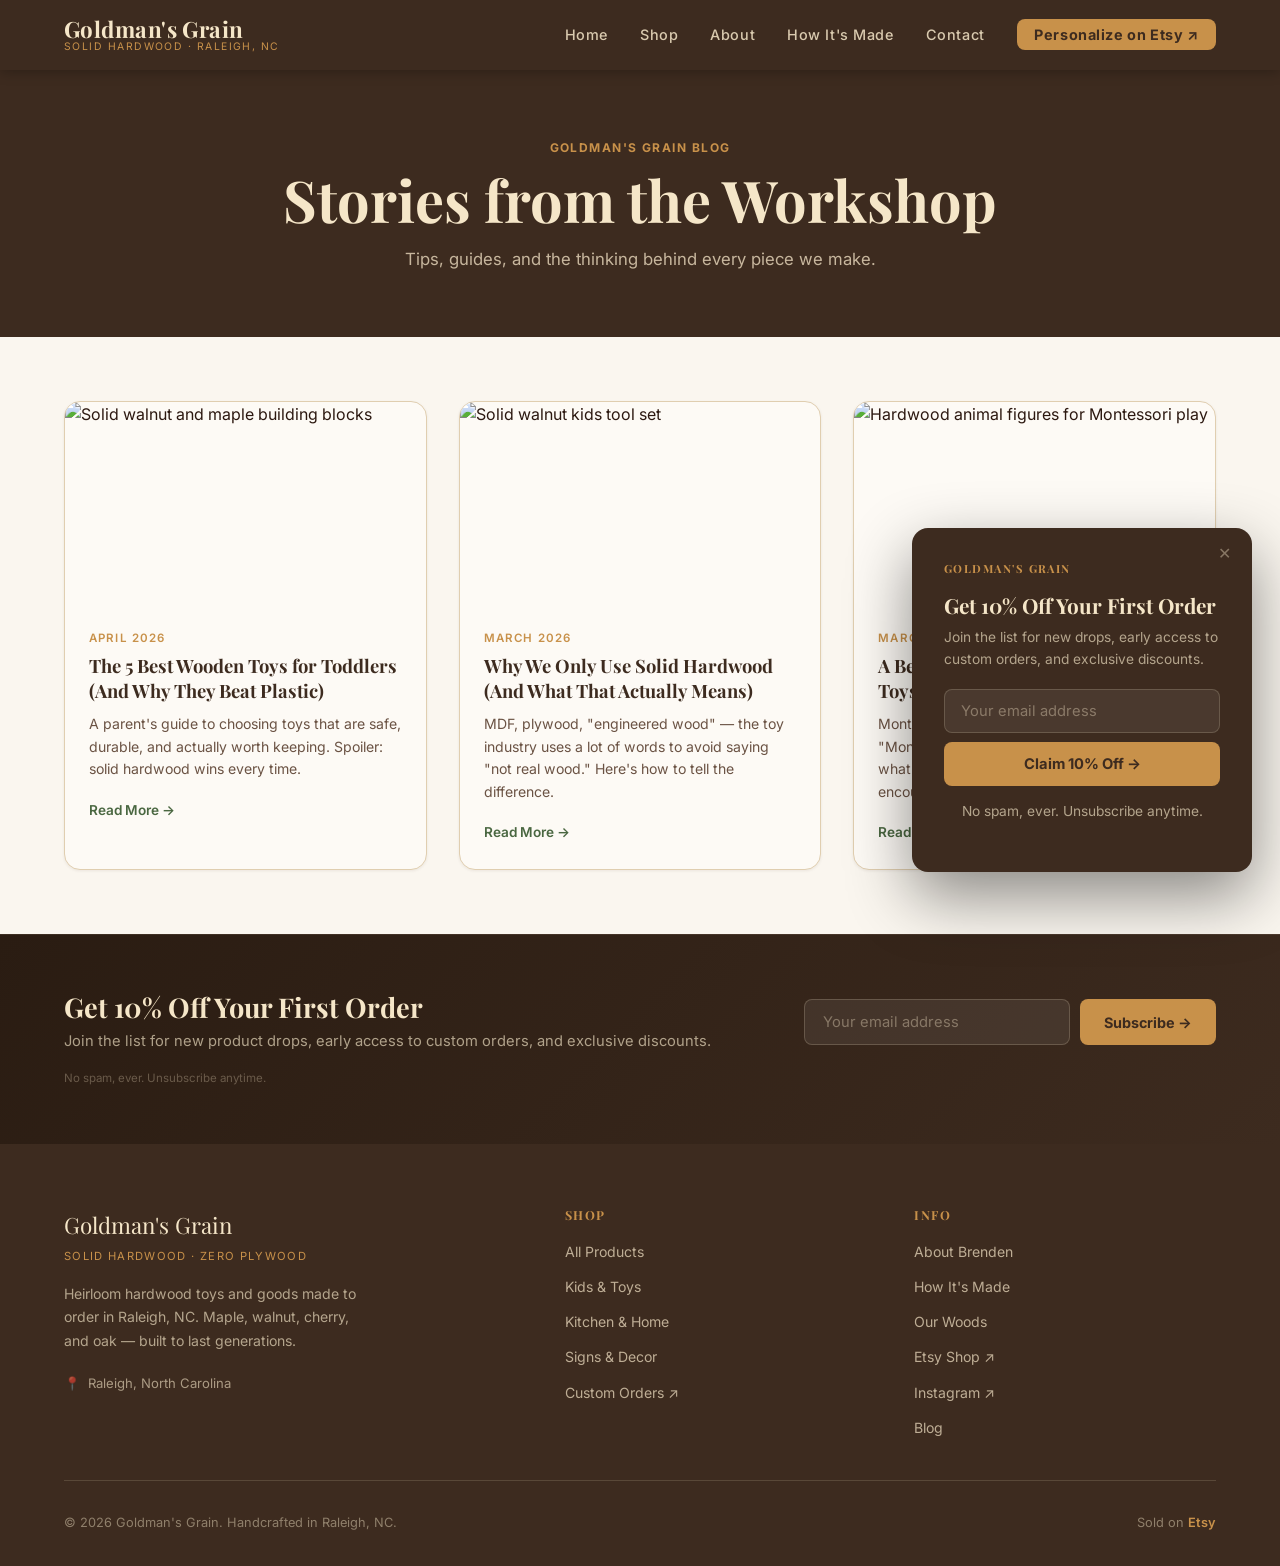
==== blog/index.html @ e66161f6 "Add gift section, FAQ, blog, reviews, ship badges, sticky mobile CTA, workshop gallery Sales & conve" ====
<!DOCTYPE html>
<html lang="en">
<head>
  <!-- Google tag (gtag.js) -->
  <script async src="https://www.googletagmanager.com/gtag/js?id=AW-18054658692"></script>
  <script>
    window.dataLayer = window.dataLayer || [];
    function gtag(){dataLayer.push(arguments);}
    gtag('js', new Date());
    gtag('config', 'AW-18054658692');
  </script>
  <meta charset="UTF-8" />
  <meta name="viewport" content="width=device-width, initial-scale=1.0" />
  <title>Blog — Goldman's Grain | Handcrafted Hardwood Toys &amp; Goods</title>
  <meta name="description" content="Tips, guides, and stories from the Goldman's Grain workshop. Learn about solid hardwood toys, Montessori play, and why real wood matters." />
  <link rel="preconnect" href="https://fonts.googleapis.com" />
  <link rel="preconnect" href="https://fonts.gstatic.com" crossorigin />
  <link href="https://fonts.googleapis.com/css2?family=Playfair+Display:ital,wght@0,400;0,700;1,400&family=Inter:wght@400;500;600;700&display=swap" rel="stylesheet" />
  <link rel="stylesheet" href="../css/style.css" />
  <style>
    .blog-grid {
      display: grid;
      grid-template-columns: repeat(auto-fill, minmax(340px, 1fr));
      gap: 2rem;
      padding: 4rem 0;
    }
    .blog-card {
      background: var(--white);
      border-radius: var(--radius-lg);
      overflow: hidden;
      border: 1px solid var(--border);
      box-shadow: var(--shadow-sm);
      transition: transform var(--transition), box-shadow var(--transition);
    }
    .blog-card:hover {
      transform: translateY(-4px);
      box-shadow: var(--shadow-lg);
    }
    .blog-card-img {
      aspect-ratio: 16/9;
      overflow: hidden;
    }
    .blog-card-img img {
      width: 100%;
      height: 100%;
      object-fit: cover;
      transition: transform .4s ease;
    }
    .blog-card:hover .blog-card-img img { transform: scale(1.05); }
    .blog-card-body {
      padding: 1.5rem;
    }
    .blog-card-date {
      font-size: .72rem;
      font-weight: 600;
      letter-spacing: .1em;
      text-transform: uppercase;
      color: var(--maple);
      margin-bottom: .4rem;
    }
    .blog-card-body h3 {
      font-size: 1.15rem;
      color: var(--walnut);
      margin-bottom: .6rem;
      line-height: 1.35;
    }
    .blog-card-body p {
      font-size: .88rem;
      color: var(--text-muted);
      line-height: 1.6;
      margin-bottom: 1rem;
    }
    .blog-card-link {
      font-size: .85rem;
      font-weight: 600;
      color: var(--sage);
      display: inline-flex;
      align-items: center;
      gap: .3rem;
      transition: gap var(--transition), color var(--transition);
    }
    .blog-card-link:hover { gap: .55rem; color: var(--walnut); }
    @media (max-width: 480px) {
      .blog-grid { grid-template-columns: 1fr; padding: 2.5rem 0; }
    }
  </style>
</head>
<body>

  <!-- ===== HEADER ===== -->
  <header class="site-header">
    <div class="container">
      <nav class="nav">
        <a href="../index.html" class="nav-logo">
          <span class="brand-name">Goldman's Grain</span>
          <span class="brand-tagline">Solid Hardwood · Raleigh, NC</span>
        </a>
        <ul class="nav-links" id="navLinks">
          <li><a href="../index.html">Home</a></li>
          <li><a href="../shop.html">Shop</a></li>
          <li><a href="../about.html">About</a></li>
          <li><a href="../process.html">How It's Made</a></li>
          <li><a href="../contact.html">Contact</a></li>
          <li><a href="https://www.etsy.com/shop/GoldmansGrain" target="_blank" class="nav-cta">Personalize on Etsy ↗</a></li>
        </ul>
        <button class="hamburger" id="hamburger" aria-label="Toggle menu">
          <span></span><span></span><span></span>
        </button>
      </nav>
    </div>
  </header>

  <!-- ===== PAGE HERO ===== -->
  <section class="page-hero">
    <div class="container">
      <span class="section-label" style="color:var(--maple);">Goldman's Grain Blog</span>
      <h1>Stories from the Workshop</h1>
      <p>Tips, guides, and the thinking behind every piece we make.</p>
    </div>
  </section>

  <!-- ===== BLOG GRID ===== -->
  <section>
    <div class="container">
      <div class="blog-grid">

        <a href="best-wooden-toys-for-toddlers.html" class="blog-card">
          <div class="blog-card-img">
            <img src="https://i.etsystatic.com/64682766/r/il/39c912/7876038325/il_fullxfull.7876038325_pc74.jpg" alt="Solid walnut and maple building blocks" loading="lazy" />
          </div>
          <div class="blog-card-body">
            <div class="blog-card-date">April 2026</div>
            <h3>The 5 Best Wooden Toys for Toddlers (And Why They Beat Plastic)</h3>
            <p>A parent's guide to choosing toys that are safe, durable, and actually worth keeping. Spoiler: solid hardwood wins every time.</p>
            <span class="blog-card-link">Read More →</span>
          </div>
        </a>

        <a href="why-solid-hardwood.html" class="blog-card">
          <div class="blog-card-img">
            <img src="https://i.etsystatic.com/64682766/r/il/3a7581/7840054210/il_fullxfull.7840054210_au9e.jpg" alt="Solid walnut kids tool set" loading="lazy" />
          </div>
          <div class="blog-card-body">
            <div class="blog-card-date">March 2026</div>
            <h3>Why We Only Use Solid Hardwood (And What That Actually Means)</h3>
            <p>MDF, plywood, "engineered wood" — the toy industry uses a lot of words to avoid saying "not real wood." Here's how to tell the difference.</p>
            <span class="blog-card-link">Read More →</span>
          </div>
        </a>

        <a href="montessori-toy-guide.html" class="blog-card">
          <div class="blog-card-img">
            <img src="https://i.etsystatic.com/64682766/r/il/2b547f/7859011140/il_fullxfull.7859011140_441g.jpg" alt="Hardwood animal figures for Montessori play" loading="lazy" />
          </div>
          <div class="blog-card-body">
            <div class="blog-card-date">March 2026</div>
            <h3>A Beginner's Guide to Montessori Toys: What to Buy and What to Skip</h3>
            <p>Montessori is everywhere right now, but most "Montessori toys" on Amazon aren't. Here's what actually matters when choosing toys that encourage real play.</p>
            <span class="blog-card-link">Read More →</span>
          </div>
        </a>

      </div>
    </div>
  </section>

  <!-- ===== EMAIL SIGNUP ===== -->
  <section class="email-strip">
    <div class="container">
      <div class="email-strip-inner">
        <div class="email-strip-text">
          <h3>Get 10% Off Your First Order</h3>
          <p>Join the list for new product drops, early access to custom orders, and exclusive discounts.</p>
        </div>
        <form class="email-strip-form" data-email-form="footer-blog">
          <input type="email" name="email" placeholder="Your email address" required autocomplete="email" />
          <button type="submit">Subscribe &rarr;</button>
        </form>
        <div class="email-strip-success">
          <p>🎉 You're in! Use code <strong>WELCOME10</strong> at checkout for 10% off.</p>
        </div>
        <p class="email-strip-note">No spam, ever. Unsubscribe anytime.</p>
      </div>
    </div>
  </section>

  <!-- ===== FOOTER ===== -->
  <footer class="site-footer">
    <div class="container">
      <div class="footer-grid">
        <div class="footer-brand">
          <span class="brand-name">Goldman's Grain</span>
          <span class="brand-tagline">Solid Hardwood · Zero Plywood</span>
          <p>Heirloom hardwood toys and goods made to order in Raleigh, NC. Maple, walnut, cherry, and oak — built to last generations.</p>
          <div class="footer-location">
            <span>📍</span> Raleigh, North Carolina
          </div>
        </div>
        <div class="footer-col">
          <h4>Shop</h4>
          <ul>
            <li><a href="../shop.html">All Products</a></li>
            <li><a href="../shop.html">Kids &amp; Toys</a></li>
            <li><a href="../shop.html">Kitchen &amp; Home</a></li>
            <li><a href="../shop.html">Signs &amp; Decor</a></li>
            <li><a href="https://www.etsy.com/shop/GoldmansGrain" target="_blank">Custom Orders ↗</a></li>
          </ul>
        </div>
        <div class="footer-col">
          <h4>Info</h4>
          <ul>
            <li><a href="../about.html">About Brenden</a></li>
            <li><a href="../process.html">How It's Made</a></li>
            <li><a href="../about.html#woods">Our Woods</a></li>
            <li><a href="https://www.etsy.com/shop/GoldmansGrain" target="_blank">Etsy Shop ↗</a></li>
            <li><a href="https://www.instagram.com/goldmans_grain/" target="_blank">Instagram ↗</a></li>
            <li><a href="./">Blog</a></li>
          </ul>
        </div>
      </div>
      <div class="footer-bottom">
        <p>&copy; 2026 Goldman's Grain. Handcrafted in Raleigh, NC.</p>
        <p>Sold on <a href="https://www.etsy.com/shop/GoldmansGrain" target="_blank">Etsy</a></p>
      </div>
    </div>
  </footer>

  <!-- ===== STICKY MOBILE CTA ===== -->
  <div class="sticky-mobile-cta" id="stickyCta">
    <a href="../shop.html" class="btn btn-primary">Shop Now &rarr;</a>
    <a href="https://www.etsy.com/shop/GoldmansGrain" target="_blank" class="btn btn-outline">Etsy ↗</a>
  </div>

  <script src="../js/main.js"></script>
</body>
</html>
---- css/style.css ----
/* ============================================
   Goldman's Grain — Main Stylesheet
   Handcrafted in NC. Built for the web.
   ============================================ */

:root {
  --walnut:      #3D2B1F;
  --oak:         #8B6343;
  --maple:       #C8914A;
  --cream:       #F5E6C8;
  --parchment:   #FAF6EF;
  --sage:        #4A6741;
  --sage-light:  #6B8F62;
  --white:       #FDFAF5;
  --text:        #2C1810;
  --text-muted:  #6B5344;
  --border:      #E0CEB0;

  --font-heading: 'Playfair Display', Georgia, serif;
  --font-body:    'Inter', system-ui, sans-serif;

  --shadow-sm:  0 1px 3px rgba(61,43,31,.08);
  --shadow-md:  0 4px 16px rgba(61,43,31,.12);
  --shadow-lg:  0 12px 40px rgba(61,43,31,.16);

  --radius:     8px;
  --radius-lg:  16px;
  --max-width:  1200px;
  --transition: 0.25s ease;
}

/* ---- Reset ---- */
*, *::before, *::after { box-sizing: border-box; margin: 0; padding: 0; }
html { scroll-behavior: smooth; font-size: 16px; }
body {
  font-family: var(--font-body);
  background: var(--parchment);
  color: var(--text);
  line-height: 1.6;
  overflow-x: hidden;
}
img { display: block; max-width: 100%; }
a { color: inherit; text-decoration: none; }
ul { list-style: none; }

/* ---- Typography ---- */
h1, h2, h3, h4 {
  font-family: var(--font-heading);
  line-height: 1.2;
  color: var(--walnut);
}
h1 { font-size: clamp(2.2rem, 5vw, 3.6rem); }
h2 { font-size: clamp(1.6rem, 3.5vw, 2.4rem); }
h3 { font-size: clamp(1.15rem, 2vw, 1.4rem); }
p  { color: var(--text-muted); }

/* ---- Utility ---- */
.container {
  width: 100%;
  max-width: var(--max-width);
  margin: 0 auto;
  padding: 0 24px;
}
.section-label {
  display: inline-block;
  font-size: .75rem;
  font-weight: 700;
  letter-spacing: .12em;
  text-transform: uppercase;
  color: var(--maple);
  margin-bottom: .5rem;
}
.btn {
  display: inline-flex;
  align-items: center;
  gap: .5rem;
  padding: .75rem 1.75rem;
  border-radius: var(--radius);
  font-size: .95rem;
  font-weight: 600;
  cursor: pointer;
  border: 2px solid transparent;
  transition: background var(--transition), color var(--transition), border-color var(--transition), transform var(--transition);
}
.btn:hover { transform: translateY(-2px); }
.btn-primary {
  background: var(--walnut);
  color: var(--white);
  border-color: var(--walnut);
}
.btn-primary:hover { background: #5a3e2d; border-color: #5a3e2d; }
.btn-outline {
  background: transparent;
  color: var(--walnut);
  border-color: var(--walnut);
}
.btn-outline:hover { background: var(--walnut); color: var(--white); }
.btn-sage {
  background: var(--sage);
  color: var(--white);
  border-color: var(--sage);
}
.btn-sage:hover { background: #3a5232; border-color: #3a5232; }

/* ============================================
   HEADER / NAV
   ============================================ */
.site-header {
  position: sticky;
  top: 0;
  z-index: 100;
  background: var(--walnut);
  box-shadow: 0 2px 12px rgba(0,0,0,.25);
}
.nav {
  display: flex;
  align-items: center;
  justify-content: space-between;
  height: 70px;
  gap: 2rem;
}
.nav-logo {
  display: flex;
  flex-direction: column;
  line-height: 1;
}
.nav-logo .brand-name {
  font-family: var(--font-heading);
  font-size: 1.4rem;
  font-weight: 700;
  color: var(--cream);
  letter-spacing: .02em;
}
.nav-logo .brand-tagline {
  font-size: .65rem;
  letter-spacing: .14em;
  text-transform: uppercase;
  color: var(--maple);
  margin-top: 2px;
}
.nav-links {
  display: flex;
  align-items: center;
  gap: 2rem;
}
.nav-links a {
  font-size: .9rem;
  font-weight: 500;
  color: var(--cream);
  opacity: .85;
  letter-spacing: .04em;
  transition: opacity var(--transition), color var(--transition);
  position: relative;
}
.nav-links a::after {
  content: '';
  position: absolute;
  bottom: -4px;
  left: 0;
  width: 0;
  height: 2px;
  background: var(--maple);
  transition: width var(--transition);
}
.nav-links a:hover, .nav-links a.active { opacity: 1; color: var(--cream); }
.nav-links a:hover::after, .nav-links a.active::after { width: 100%; }
.nav-cta {
  background: var(--maple);
  color: var(--walnut) !important;
  font-weight: 700 !important;
  opacity: 1 !important;
  padding: .45rem 1.1rem;
  border-radius: var(--radius);
  transition: background var(--transition), transform var(--transition) !important;
}
.nav-cta::after { display: none !important; }
.nav-cta:hover { background: var(--cream) !important; transform: translateY(-1px); }

.hamburger {
  display: none;
  flex-direction: column;
  gap: 5px;
  background: none;
  border: none;
  cursor: pointer;
  padding: 4px;
}
.hamburger span {
  display: block;
  width: 24px;
  height: 2px;
  background: var(--cream);
  border-radius: 2px;
  transition: transform var(--transition), opacity var(--transition);
}
.hamburger.open span:nth-child(1) { transform: translateY(7px) rotate(45deg); }
.hamburger.open span:nth-child(2) { opacity: 0; }
.hamburger.open span:nth-child(3) { transform: translateY(-7px) rotate(-45deg); }

/* ============================================
   HERO
   ============================================ */
.hero {
  position: relative;
  min-height: 90vh;
  display: flex;
  align-items: center;
  overflow: hidden;
  background: var(--walnut);
}
.hero-bg {
  position: absolute;
  inset: 0;
  background:
    linear-gradient(135deg, rgba(61,43,31,.92) 0%, rgba(61,43,31,.70) 60%, rgba(139,99,67,.55) 100%),
    url('https://images.unsplash.com/photo-1470342495351-a5f90c5011cd?w=1600&auto=format&fit=crop') center/cover no-repeat;
}
.hero-content {
  position: relative;
  z-index: 1;
  max-width: 700px;
  padding: 5rem 0;
}
.hero-eyebrow {
  display: inline-flex;
  align-items: center;
  gap: .6rem;
  font-size: .78rem;
  font-weight: 700;
  letter-spacing: .15em;
  text-transform: uppercase;
  color: var(--maple);
  margin-bottom: 1.25rem;
}
.hero-eyebrow::before {
  content: '';
  display: block;
  width: 28px;
  height: 2px;
  background: var(--maple);
}
.hero h1 {
  color: var(--cream);
  margin-bottom: 1.25rem;
}
.hero h1 em {
  font-style: italic;
  color: var(--maple);
}
.hero-sub {
  font-size: 1.1rem;
  color: rgba(245,230,200,.80);
  max-width: 520px;
  margin-bottom: 2.5rem;
  line-height: 1.75;
}
.hero-actions {
  display: flex;
  gap: 1rem;
  flex-wrap: wrap;
}
.hero-badges {
  display: flex;
  gap: 2rem;
  margin-top: 3.5rem;
  padding-top: 2rem;
  border-top: 1px solid rgba(245,230,200,.15);
  flex-wrap: wrap;
}
.hero-badge {
  display: flex;
  flex-direction: column;
  gap: .2rem;
}
.hero-badge strong {
  font-size: 1.3rem;
  font-family: var(--font-heading);
  color: var(--cream);
}
.hero-badge span {
  font-size: .72rem;
  letter-spacing: .1em;
  text-transform: uppercase;
  color: var(--maple);
}

/* ============================================
   MATERIALS STRIP
   ============================================ */
.materials-strip {
  background: var(--cream);
  padding: 1.25rem 0;
  border-bottom: 1px solid var(--border);
}
.materials-list {
  display: flex;
  align-items: center;
  justify-content: center;
  gap: 2rem;
  flex-wrap: wrap;
}
.material-item {
  display: flex;
  align-items: center;
  gap: .5rem;
  font-size: .82rem;
  font-weight: 600;
  letter-spacing: .06em;
  text-transform: uppercase;
  color: var(--walnut);
}
.material-icon {
  width: 24px;
  height: 24px;
  background: var(--walnut);
  border-radius: 50%;
  display: flex;
  align-items: center;
  justify-content: center;
  font-size: .7rem;
}

/* ============================================
   SECTION HEADERS
   ============================================ */
.section-header {
  text-align: center;
  margin-bottom: 3rem;
}
.section-header h2 { margin-bottom: .75rem; }
.section-header p {
  max-width: 540px;
  margin: 0 auto;
  font-size: 1rem;
}

/* ============================================
   FEATURED PRODUCTS
   ============================================ */
.featured-section {
  padding: 5rem 0;
}
.products-grid {
  display: grid;
  grid-template-columns: repeat(auto-fill, minmax(280px, 1fr));
  gap: 1.75rem;
}
.product-card {
  background: var(--white);
  border-radius: var(--radius-lg);
  overflow: hidden;
  box-shadow: var(--shadow-sm);
  border: 1px solid var(--border);
  transition: transform var(--transition), box-shadow var(--transition);
}
.product-card:hover {
  transform: translateY(-6px);
  box-shadow: var(--shadow-lg);
}
.product-img-wrap {
  position: relative;
  aspect-ratio: 4/3;
  overflow: hidden;
  background: var(--cream);
}
.product-img-wrap img {
  width: 100%;
  height: 100%;
  object-fit: cover;
  transition: transform 0.4s ease;
}
.product-card:hover .product-img-wrap img { transform: scale(1.06); }
.product-badge {
  position: absolute;
  top: 12px;
  left: 12px;
  background: var(--sage);
  color: var(--white);
  font-size: .65rem;
  font-weight: 700;
  letter-spacing: .1em;
  text-transform: uppercase;
  padding: .3rem .7rem;
  border-radius: 100px;
}
.free-shipping-badge {
  position: absolute;
  top: 12px;
  right: 12px;
  background: var(--maple);
  color: var(--walnut);
  font-size: .62rem;
  font-weight: 700;
  letter-spacing: .08em;
  text-transform: uppercase;
  padding: .3rem .65rem;
  border-radius: 100px;
}
.product-info {
  padding: 1.25rem;
}
.product-material {
  font-size: .72rem;
  font-weight: 600;
  letter-spacing: .1em;
  text-transform: uppercase;
  color: var(--maple);
  margin-bottom: .3rem;
}
.product-info h3 {
  font-size: 1rem;
  margin-bottom: .5rem;
  color: var(--walnut);
  line-height: 1.35;
}
.product-info p {
  font-size: .85rem;
  margin-bottom: 1rem;
  color: var(--text-muted);
  line-height: 1.5;
}
.product-footer {
  display: flex;
  align-items: center;
  justify-content: space-between;
  flex-wrap: wrap;
  gap: .4rem;
}
.product-price {
  font-size: 1.2rem;
  font-weight: 700;
  font-family: var(--font-heading);
  color: var(--walnut);
}
.product-link {
  display: inline-flex;
  align-items: center;
  gap: .3rem;
  font-size: .82rem;
  font-weight: 600;
  color: var(--sage);
  transition: gap var(--transition), color var(--transition);
}
.product-link:hover { gap: .55rem; color: var(--walnut); }

/* ============================================
   ABOUT TEASER
   ============================================ */
.about-teaser {
  background: var(--walnut);
  padding: 5rem 0;
  overflow: hidden;
}
.about-teaser-grid {
  display: grid;
  grid-template-columns: 1fr 1fr;
  gap: 4rem;
  align-items: center;
}
.about-teaser-img {
  border-radius: var(--radius-lg);
  overflow: hidden;
  aspect-ratio: 4/5;
  box-shadow: var(--shadow-lg);
}
.about-teaser-img img {
  width: 100%;
  height: 100%;
  object-fit: cover;
}
.about-teaser-content .section-label { color: var(--maple); }
.about-teaser-content h2 { color: var(--cream); margin-bottom: 1rem; }
.about-teaser-content p { color: rgba(245,230,200,.75); margin-bottom: 1.25rem; }
.about-values {
  display: flex;
  flex-direction: column;
  gap: .75rem;
  margin: 1.75rem 0;
}
.about-value {
  display: flex;
  align-items: flex-start;
  gap: .85rem;
}
.value-icon {
  width: 32px;
  height: 32px;
  border-radius: 50%;
  background: rgba(200,145,74,.2);
  border: 1px solid rgba(200,145,74,.4);
  display: flex;
  align-items: center;
  justify-content: center;
  font-size: .85rem;
  flex-shrink: 0;
  margin-top: 2px;
}
.about-value strong {
  display: block;
  font-size: .9rem;
  font-weight: 600;
  color: var(--cream);
  margin-bottom: .1rem;
}
.about-value span {
  font-size: .82rem;
  color: rgba(245,230,200,.65);
}

/* ============================================
   REVIEWS
   ============================================ */
.reviews-section {
  padding: 5rem 0;
  background: var(--white);
}
.reviews-grid {
  display: grid;
  grid-template-columns: repeat(auto-fill, minmax(320px, 1fr));
  gap: 1.5rem;
}
.review-card {
  background: var(--parchment);
  border: 1px solid var(--border);
  border-radius: var(--radius-lg);
  padding: 1.75rem;
  position: relative;
}
.review-card::before {
  content: '\201C';
  font-family: var(--font-heading);
  font-size: 5rem;
  line-height: 1;
  color: var(--border);
  position: absolute;
  top: .5rem;
  left: 1.25rem;
}
.stars {
  display: flex;
  gap: 3px;
  margin-bottom: 1rem;
}
.star { color: var(--maple); font-size: 1rem; }
.review-text {
  font-size: .95rem;
  line-height: 1.7;
  color: var(--text-muted);
  margin-bottom: 1.25rem;
  position: relative;
  z-index: 1;
}
.review-author {
  display: flex;
  align-items: center;
  gap: .75rem;
}
.review-avatar {
  width: 36px;
  height: 36px;
  border-radius: 50%;
  background: var(--maple);
  display: flex;
  align-items: center;
  justify-content: center;
  font-size: .85rem;
  font-weight: 700;
  color: var(--white);
}
.review-author-info strong {
  display: block;
  font-size: .88rem;
  font-weight: 600;
  color: var(--walnut);
}
.review-author-info span {
  font-size: .75rem;
  color: var(--text-muted);
}
.reviews-summary {
  display: flex;
  align-items: center;
  gap: 2rem;
  justify-content: center;
  margin-bottom: 3rem;
  flex-wrap: wrap;
}
.rating-big {
  text-align: center;
}
.rating-big strong {
  display: block;
  font-size: 3.5rem;
  font-family: var(--font-heading);
  color: var(--walnut);
  line-height: 1;
}
.rating-big span {
  font-size: .8rem;
  color: var(--text-muted);
  letter-spacing: .06em;
  text-transform: uppercase;
}

/* ============================================
   CUSTOM ORDER CTA
   ============================================ */
.custom-cta {
  background: var(--sage);
  padding: 4rem 0;
  text-align: center;
}
.custom-cta-inner {
  max-width: 660px;
  margin: 0 auto;
}
.custom-cta .section-label { color: rgba(245,230,200,.7); }
.custom-cta h2 { color: var(--white); margin-bottom: .85rem; }
.custom-cta p { color: rgba(255,255,255,.8); font-size: 1rem; margin-bottom: 2rem; }
.custom-cta .btn-primary {
  background: var(--walnut);
  border-color: var(--walnut);
  font-size: 1rem;
  padding: .9rem 2.2rem;
}
.custom-cta .btn-primary:hover { background: #5a3e2d; border-color: #5a3e2d; }

/* ============================================
   FOOTER
   ============================================ */
.site-footer {
  background: var(--walnut);
  color: var(--cream);
  padding: 4rem 0 2rem;
}
.footer-grid {
  display: grid;
  grid-template-columns: 1.5fr 1fr 1fr;
  gap: 3rem;
  padding-bottom: 2.5rem;
  border-bottom: 1px solid rgba(245,230,200,.15);
  margin-bottom: 2rem;
}
.footer-brand .brand-name {
  font-family: var(--font-heading);
  font-size: 1.4rem;
  color: var(--cream);
  display: block;
  margin-bottom: .25rem;
}
.footer-brand .brand-tagline {
  font-size: .7rem;
  letter-spacing: .12em;
  text-transform: uppercase;
  color: var(--maple);
  display: block;
  margin-bottom: 1rem;
}
.footer-brand p {
  font-size: .88rem;
  color: rgba(245,230,200,.65);
  line-height: 1.7;
  max-width: 300px;
}
.footer-col h4 {
  font-size: .78rem;
  font-weight: 700;
  letter-spacing: .12em;
  text-transform: uppercase;
  color: var(--maple);
  margin-bottom: 1rem;
}
.footer-col ul {
  display: flex;
  flex-direction: column;
  gap: .6rem;
}
.footer-col ul a {
  font-size: .88rem;
  color: rgba(245,230,200,.7);
  transition: color var(--transition);
}
.footer-col ul a:hover { color: var(--cream); }
.footer-location {
  display: flex;
  align-items: center;
  gap: .5rem;
  font-size: .82rem;
  color: rgba(245,230,200,.6);
  margin-top: 1.25rem;
}
.footer-bottom {
  display: flex;
  align-items: center;
  justify-content: space-between;
  flex-wrap: wrap;
  gap: 1rem;
}
.footer-bottom p {
  font-size: .8rem;
  color: rgba(245,230,200,.45);
}
.footer-bottom a {
  color: var(--maple);
  font-weight: 600;
}

/* ============================================
   SHOP PAGE
   ============================================ */
.page-hero {
  background: var(--walnut);
  padding: 4rem 0;
  text-align: center;
}
.page-hero h1 { color: var(--cream); margin-bottom: .75rem; }
.page-hero p { color: rgba(245,230,200,.75); font-size: 1.05rem; max-width: 500px; margin: 0 auto; }

.shop-section { padding: 4rem 0; }
.category-tabs {
  display: flex;
  gap: .75rem;
  flex-wrap: wrap;
  margin-bottom: 2.5rem;
}
.tab-btn {
  padding: .5rem 1.2rem;
  border-radius: 100px;
  font-size: .85rem;
  font-weight: 600;
  cursor: pointer;
  border: 2px solid var(--border);
  background: var(--white);
  color: var(--text-muted);
  transition: all var(--transition);
}
.tab-btn.active, .tab-btn:hover {
  background: var(--walnut);
  color: var(--cream);
  border-color: var(--walnut);
}

/* ============================================
   ABOUT PAGE
   ============================================ */
.about-hero {
  background: var(--walnut);
  padding: 5rem 0;
  overflow: hidden;
}
.about-hero-grid {
  display: grid;
  grid-template-columns: 1fr 1fr;
  gap: 4rem;
  align-items: center;
}
.about-hero-img {
  border-radius: var(--radius-lg);
  overflow: hidden;
  aspect-ratio: 1;
  box-shadow: var(--shadow-lg);
}
.about-hero-img img { width: 100%; height: 100%; object-fit: cover; }
.about-hero-content .section-label { color: var(--maple); }
.about-hero-content h1 { color: var(--cream); margin-bottom: 1rem; }
.about-hero-content p { color: rgba(245,230,200,.75); font-size: 1.05rem; line-height: 1.8; }

.about-story { padding: 5rem 0; }
.about-story-grid {
  display: grid;
  grid-template-columns: 1fr 1fr;
  gap: 4rem;
  align-items: center;
}
.about-story h2 { margin-bottom: 1.25rem; }
.about-story p { margin-bottom: 1rem; font-size: .98rem; line-height: 1.8; }

.craftsmanship-section {
  background: var(--cream);
  padding: 5rem 0;
}
.craftsmanship-grid {
  display: grid;
  grid-template-columns: repeat(auto-fill, minmax(240px, 1fr));
  gap: 1.5rem;
  margin-top: 3rem;
}
.craft-card {
  background: var(--white);
  border: 1px solid var(--border);
  border-radius: var(--radius-lg);
  padding: 2rem 1.5rem;
  text-align: center;
}
.craft-icon {
  font-size: 2.5rem;
  margin-bottom: 1rem;
  display: block;
}
.craft-card h3 { color: var(--walnut); margin-bottom: .6rem; font-size: 1.05rem; }
.craft-card p { font-size: .88rem; line-height: 1.65; }

.wood-section { padding: 5rem 0; }
.wood-grid {
  display: grid;
  grid-template-columns: repeat(auto-fill, minmax(240px, 1fr));
  gap: 1.5rem;
  margin-top: 2.5rem;
}
.wood-card {
  border-radius: var(--radius-lg);
  overflow: hidden;
  border: 1px solid var(--border);
  background: var(--white);
}
.wood-swatch {
  height: 100px;
}
.wood-maple  { background: linear-gradient(135deg, #f0c896, #e8b870); }
.wood-walnut { background: linear-gradient(135deg, #5a3521, #3D2B1F); }
.wood-cherry { background: linear-gradient(135deg, #b0603a, #8b4020); }
.wood-oak    { background: linear-gradient(135deg, #c8a060, #a07840); }
.wood-info { padding: 1.25rem; }
.wood-info h3 { font-size: 1rem; color: var(--walnut); margin-bottom: .4rem; }
.wood-info p { font-size: .82rem; line-height: 1.6; }

/* ============================================
   RESPONSIVE
   ============================================ */

/* ── Mobile nav: hamburger replaces full nav at 900px ── */
@media (max-width: 900px) {
  .nav-links {
    display: none;
    flex-direction: column;
    gap: 0;
  }
  .nav-links.open {
    display: flex;
    position: absolute;
    top: 70px;
    left: 0;
    right: 0;
    z-index: 99;
    background: var(--walnut);
    padding: 1rem 1.5rem 1.5rem;
    box-shadow: 0 8px 24px rgba(0,0,0,.3);
  }
  .nav-links.open li {
    width: 100%;
  }
  .nav-links.open a {
    display: block;
    padding: .85rem 0;
    border-bottom: 1px solid rgba(245,230,200,.1);
    font-size: 1rem;
    opacity: 1;
  }
  .nav-links.open a::after { display: none; }
  .nav-links.open .nav-cta {
    display: block;
    margin-top: .75rem;
    text-align: center;
    border-radius: var(--radius);
    padding: .85rem;
    opacity: 1 !important;
  }
  .hamburger { display: flex; }
}

/* ── Tablet / large phone ── */
@media (max-width: 768px) {
  .hero-content { padding: 3.5rem 0 2.5rem; }
  .hero-badges { gap: 1.5rem; }

  .featured-section    { padding: 3.5rem 0; }
  .about-teaser        { padding: 3.5rem 0; }
  .reviews-section     { padding: 3.5rem 0; }
  .wood-selector-section { padding: 3.5rem 0; }
  .about-hero          { padding: 3.5rem 0; }
  .about-story         { padding: 3.5rem 0; }
  .wood-section        { padding: 3.5rem 0; }
  .shop-section        { padding: 3rem 0; }
  .page-hero           { padding: 2.5rem 0; }
  .custom-cta          { padding: 3rem 0; }

  .about-teaser-grid,
  .about-hero-grid,
  .about-story-grid { grid-template-columns: 1fr; gap: 2.5rem; }
  .about-teaser-img,
  .about-hero-img { aspect-ratio: 3/2; order: -1; }

  .footer-grid { grid-template-columns: 1fr; gap: 2rem; }
  .footer-bottom { flex-direction: column; text-align: center; }

  .reviews-summary { flex-direction: column; gap: 1rem; }

  .section-header { margin-bottom: 2rem; }
}

/* ── Small phone (≤ 480px) ── */
@media (max-width: 480px) {
  .container { padding: 0 16px; }

  .hero { min-height: auto; }
  .hero-content { padding: 3rem 0 2rem; }
  .hero-badges { gap: 1rem; flex-wrap: wrap; }
  .hero-badge strong { font-size: 1.1rem; }

  .hero-actions { flex-direction: column; }
  .hero-actions .btn { width: 100%; justify-content: center; text-align: center; }

  .featured-section    { padding: 2.5rem 0; }
  .about-teaser        { padding: 2.5rem 0; }
  .reviews-section     { padding: 2.5rem 0; }
  .wood-selector-section { padding: 2.5rem 0; }
  .custom-cta          { padding: 2.5rem 0; }

  .products-grid { grid-template-columns: 1fr; }
  .section-header { margin-bottom: 1.75rem; }
}

/* ============================================
   PRODUCT MODAL
   ============================================ */

.product-card {
  cursor: pointer;
}
.product-card .product-img-wrap::after {
  content: 'View Details';
  position: absolute;
  inset: 0;
  background: rgba(61,43,31,.55);
  color: var(--cream);
  font-family: var(--font-body);
  font-size: .85rem;
  font-weight: 600;
  letter-spacing: .06em;
  text-transform: uppercase;
  display: flex;
  align-items: center;
  justify-content: center;
  opacity: 0;
  transition: opacity var(--transition);
  border-radius: var(--radius) var(--radius) 0 0;
}
.product-card:hover .product-img-wrap::after { opacity: 1; }

.product-link {
  background: none;
  border: none;
  padding: 0;
  font: inherit;
  color: var(--oak);
  font-weight: 600;
  font-size: .9rem;
  cursor: pointer;
  transition: color var(--transition);
  text-decoration: none;
  display: inline-flex;
  align-items: center;
  gap: .25rem;
}
.product-link:hover { color: var(--walnut); }

.has-stripe-badge::before {
  content: 'Pay here';
  position: absolute;
  top: .6rem;
  left: .6rem;
  background: var(--sage);
  color: #fff;
  font-size: .7rem;
  font-weight: 700;
  letter-spacing: .08em;
  text-transform: uppercase;
  padding: .2rem .55rem;
  border-radius: 20px;
  z-index: 2;
}

/* Overlay */
.modal-overlay {
  position: fixed;
  inset: 0;
  background: rgba(30,18,10,.72);
  z-index: 1000;
  display: flex;
  align-items: center;
  justify-content: center;
  padding: 1.5rem;
  opacity: 0;
  pointer-events: none;
  transition: opacity .25s ease;
}
.modal-overlay.open {
  opacity: 1;
  pointer-events: all;
}

/* Modal box */
.modal-inner {
  background: var(--parchment);
  border-radius: var(--radius-lg);
  width: 100%;
  max-width: 960px;
  max-height: 90vh;
  overflow-y: auto;
  display: grid;
  grid-template-columns: 1fr 1fr;
  position: relative;
  box-shadow: 0 24px 80px rgba(30,18,10,.35);
  transform: translateY(20px);
  transition: transform .25s ease;
}
.modal-overlay.open .modal-inner {
  transform: translateY(0);
}

/* Close button */
.modal-close {
  position: absolute;
  top: 1rem;
  right: 1rem;
  width: 2.2rem;
  height: 2.2rem;
  border-radius: 50%;
  border: none;
  background: rgba(61,43,31,.1);
  color: var(--walnut);
  font-size: 1.3rem;
  line-height: 1;
  cursor: pointer;
  display: flex;
  align-items: center;
  justify-content: center;
  z-index: 10;
  transition: background var(--transition);
}
.modal-close:hover { background: rgba(61,43,31,.2); }

/* Gallery */
.modal-gallery {
  display: flex;
  flex-direction: column;
  gap: .75rem;
  padding: 1.5rem;
  background: var(--white);
  border-radius: var(--radius-lg) 0 0 var(--radius-lg);
}
.modal-gallery-main {
  aspect-ratio: 1;
  overflow: hidden;
  border-radius: var(--radius);
  background: #f0e8d8;
  position: relative;
  cursor: zoom-in;
}
.modal-gallery-main img {
  width: 100%;
  height: 100%;
  object-fit: cover;
  transition: opacity .2s ease, transform .35s ease;
  user-select: none;
  pointer-events: none;
}
.modal-gallery-main:hover img { transform: scale(1.06); }

/* Gallery arrow buttons */
.gallery-arrow {
  position: absolute;
  top: 50%;
  transform: translateY(-50%);
  background: rgba(61,43,31,.55);
  color: #fff;
  border: none;
  width: 38px; height: 38px;
  border-radius: 50%;
  cursor: pointer;
  font-size: 1rem;
  display: flex; align-items: center; justify-content: center;
  opacity: 0;
  transition: opacity .2s ease, background .2s ease;
  z-index: 3;
}
.gallery-arrow-prev { left: .6rem; }
.gallery-arrow-next { right: .6rem; }
.modal-gallery-main:hover .gallery-arrow { opacity: 1; }
.gallery-arrow:hover { background: rgba(61,43,31,.88); }

/* Fullscreen lightbox */
.gallery-lightbox {
  position: fixed;
  inset: 0;
  background: rgba(10,6,3,.93);
  z-index: 1100;
  display: flex;
  align-items: center;
  justify-content: center;
  opacity: 0;
  pointer-events: none;
  transition: opacity .2s ease;
}
.gallery-lightbox.open { opacity: 1; pointer-events: all; }
.gallery-lightbox-img {
  max-width: 90vw;
  max-height: 88vh;
  object-fit: contain;
  border-radius: 6px;
  user-select: none;
  transition: opacity .15s ease;
}
.gallery-lightbox-close {
  position: absolute;
  top: 1rem; right: 1rem;
  background: rgba(255,255,255,.15);
  border: none; color: #fff;
  width: 42px; height: 42px;
  border-radius: 50%;
  cursor: pointer;
  font-size: 1.4rem;
  display: flex; align-items: center; justify-content: center;
  transition: background .2s;
}
.gallery-lightbox-close:hover { background: rgba(255,255,255,.3); }
.lightbox-arrow {
  position: absolute;
  top: 50%; transform: translateY(-50%);
  background: rgba(255,255,255,.15);
  border: none; color: #fff;
  width: 50px; height: 50px;
  border-radius: 50%;
  cursor: pointer;
  font-size: 1.5rem;
  display: flex; align-items: center; justify-content: center;
  transition: background .2s;
  z-index: 2;
}
.lightbox-arrow:hover { background: rgba(255,255,255,.3); }
.lightbox-arrow-prev { left: 1.25rem; }
.lightbox-arrow-next { right: 1.25rem; }
.lightbox-counter {
  position: absolute;
  bottom: 1.25rem; left: 50%; transform: translateX(-50%);
  color: rgba(255,255,255,.6);
  font-size: .8rem;
  letter-spacing: .05em;
}
.modal-gallery-thumbs {
  display: flex;
  gap: .5rem;
  flex-wrap: wrap;
}
.modal-thumb {
  width: 60px;
  height: 60px;
  border-radius: var(--radius);
  overflow: hidden;
  cursor: pointer;
  border: 2px solid transparent;
  flex-shrink: 0;
  transition: border-color var(--transition);
}
.modal-thumb img {
  width: 100%;
  height: 100%;
  object-fit: cover;
}
.modal-thumb.active,
.modal-thumb:hover { border-color: var(--maple); }

/* Details pane */
.modal-details {
  padding: 2rem 2rem 2rem 1.75rem;
  display: flex;
  flex-direction: column;
  gap: 1rem;
  overflow-y: auto;
}
.modal-material {
  font-size: .75rem;
  font-weight: 700;
  letter-spacing: .1em;
  text-transform: uppercase;
  color: var(--maple);
}
.modal-title {
  font-family: var(--font-heading);
  font-size: clamp(1.25rem, 2.5vw, 1.6rem);
  color: var(--walnut);
  line-height: 1.25;
}
.modal-price {
  font-size: 1.5rem;
  font-weight: 700;
  color: var(--walnut);
}
.modal-price-note {
  font-size: .82rem;
  color: var(--text-muted);
  margin-top: .2rem;
}
.modal-description {
  font-size: .92rem;
  line-height: 1.7;
  color: var(--text-muted);
  white-space: pre-line;
}
.modal-specs {
  list-style: none;
  display: flex;
  flex-direction: column;
  gap: .4rem;
  border-top: 1px solid var(--border);
  padding-top: 1rem;
}
.modal-specs li {
  font-size: .85rem;
  color: var(--text-muted);
  display: flex;
  align-items: flex-start;
  gap: .5rem;
}
.modal-specs li::before {
  content: '✓';
  color: var(--sage);
  font-weight: 700;
  flex-shrink: 0;
}
.modal-actions {
  display: flex;
  flex-direction: column;
  gap: .75rem;
  margin-top: auto;
  padding-top: 1rem;
  border-top: 1px solid var(--border);
}
.btn-stripe {
  background: var(--sage);
  color: #fff;
  border-color: var(--sage);
  text-align: center;
  justify-content: center;
  font-size: 1rem;
  padding: .9rem 1.75rem;
}
.btn-stripe:hover { background: #3a5233; border-color: #3a5233; }
.btn-etsy {
  background: transparent;
  color: var(--oak);
  border-color: var(--border);
  text-align: center;
  justify-content: center;
  font-size: .9rem;
}
.btn-etsy:hover { border-color: var(--oak); color: var(--walnut); }

/* Mobile modal */
@media (max-width: 700px) {
  .modal-inner {
    grid-template-columns: 1fr;
    max-height: 95vh;
  }
  .modal-gallery {
    border-radius: var(--radius-lg) var(--radius-lg) 0 0;
    padding: 1rem;
  }
  .modal-gallery-main { aspect-ratio: 4/3; }
  .modal-details { padding: 1.25rem; }
  .modal-overlay { padding: 0; align-items: flex-end; }
  .modal-inner { border-radius: var(--radius-lg) var(--radius-lg) 0 0; }
}

/* ============================================
   WOOD SELECTOR
   ============================================ */
.wood-selector-section {
  padding: 5rem 0;
  background: var(--parchment);
  transition: background 0.55s ease;
}
.wood-selector-section[data-active="maple"]     { background: #fdf8f0; }
.wood-selector-section[data-active="white-oak"] { background: #fdf6ec; }
.wood-selector-section[data-active="walnut"]    { background: #f5f0eb; }
.wood-selector-section[data-active="cherry"]    { background: #fdf4ef; }

/* Tab row */
.wood-tabs {
  display: flex;
  justify-content: center;
  gap: .75rem;
  margin-bottom: 3rem;
  flex-wrap: wrap;
}
.wood-tab {
  display: inline-flex;
  align-items: center;
  gap: .55rem;
  padding: .6rem 1.4rem;
  border-radius: 100px;
  border: 2px solid var(--border);
  background: transparent;
  color: var(--text-muted);
  font-family: var(--font-body);
  font-size: .9rem;
  font-weight: 600;
  letter-spacing: .03em;
  cursor: pointer;
  transition: all .2s ease;
}
.wood-tab:hover {
  border-color: var(--walnut);
  color: var(--walnut);
  transform: translateY(-1px);
}
.wood-tab.active[data-wood="maple"]     { background: #e8b870; border-color: #e8b870; color: var(--walnut); }
.wood-tab.active[data-wood="white-oak"] { background: #c49a6c; border-color: #c49a6c; color: #fff; }
.wood-tab.active[data-wood="walnut"]    { background: var(--walnut); border-color: var(--walnut); color: var(--cream); }
.wood-tab.active[data-wood="cherry"]    { background: #b0603a; border-color: #b0603a; color: #fff; }
.wood-tab-swatch {
  width: 13px;
  height: 13px;
  border-radius: 50%;
  border: 2px solid rgba(255,255,255,0.6);
  box-shadow: 0 0 0 1px rgba(0,0,0,0.18);
  flex-shrink: 0;
}

/* Showcase layout */
.wood-showcase {
  display: grid;
  grid-template-columns: 1fr 1fr;
  gap: 4rem;
  align-items: center;
}

/* Image + slider outer wrapper */
.wood-showcase-img-outer {
  display: flex;
  flex-direction: column;
  gap: 1.25rem;
}

/* Image side */
.wood-showcase-img {
  position: relative;
  aspect-ratio: 4 / 3;
  border-radius: var(--radius-lg);
  overflow: hidden;
  box-shadow: var(--shadow-lg);
}
.wood-img-panel {
  position: absolute;
  inset: 0;
  transition: opacity .35s ease;
}
.wood-img-panel img {
  width: 100%;
  height: 100%;
  object-fit: cover;
}

/* Slider */
.wood-slider-wrap {
  display: flex;
  flex-direction: column;
  gap: .5rem;
}
.wood-slider {
  -webkit-appearance: none;
  appearance: none;
  width: 100%;
  height: 6px;
  border-radius: 3px;
  background: linear-gradient(to right, #f0c896 0%, #c49a6c 33%, #3D2B1F 67%, #b0603a 100%);
  outline: none;
  cursor: pointer;
}
.wood-slider::-webkit-slider-thumb {
  -webkit-appearance: none;
  appearance: none;
  width: 22px;
  height: 22px;
  border-radius: 50%;
  background: var(--white);
  border: 2px solid var(--walnut);
  box-shadow: 0 2px 6px rgba(61,43,31,.3);
  cursor: grab;
  transition: transform .15s ease, box-shadow .15s ease;
}
.wood-slider::-webkit-slider-thumb:active {
  cursor: grabbing;
  transform: scale(1.15);
  box-shadow: 0 3px 10px rgba(61,43,31,.4);
}
.wood-slider::-moz-range-thumb {
  width: 22px;
  height: 22px;
  border-radius: 50%;
  background: var(--white);
  border: 2px solid var(--walnut);
  box-shadow: 0 2px 6px rgba(61,43,31,.3);
  cursor: grab;
}
.wood-slider-labels {
  display: flex;
  justify-content: space-between;
  font-size: .75rem;
  font-weight: 600;
  letter-spacing: .06em;
  text-transform: uppercase;
  color: var(--text-muted);
  padding: 0 2px;
}

/* Info side */
.wood-showcase-info {
  position: relative;
  min-height: 380px;
}
.wood-info-panel {
  position: absolute;
  inset: 0;
  display: flex;
  flex-direction: column;
  gap: 1.1rem;
  opacity: 0;
  transform: translateY(14px);
  transition: opacity .4s ease, transform .4s ease;
  pointer-events: none;
}
.wood-info-panel.active {
  opacity: 1;
  transform: translateY(0);
  pointer-events: auto;
}
.wood-info-swatch {
  width: 52px;
  height: 5px;
  border-radius: 3px;
}
.wood-info-panel h3 {
  font-size: clamp(1.7rem, 3vw, 2.3rem);
  color: var(--walnut);
  line-height: 1.15;
}
.wood-info-panel > p {
  font-size: 1rem;
  line-height: 1.8;
  color: var(--text-muted);
}
.wood-info-details {
  display: flex;
  flex-direction: column;
  gap: .55rem;
  padding: 1.1rem 1.25rem;
  background: var(--white);
  border: 1px solid var(--border);
  border-radius: var(--radius);
}
.wood-detail {
  display: flex;
  align-items: baseline;
  gap: .6rem;
  font-size: .87rem;
  color: var(--text-muted);
}
.wood-detail span {
  display: inline-block;
  min-width: 88px;
  font-size: .68rem;
  font-weight: 700;
  letter-spacing: .1em;
  text-transform: uppercase;
  color: var(--text);
  flex-shrink: 0;
}

/* Wood selector responsive */
@media (max-width: 768px) {
  .wood-showcase {
    grid-template-columns: 1fr;
    gap: 2rem;
  }
  .wood-showcase-info { min-height: 380px; }

  /* 4 tabs: allow horizontal scroll on small screens */
  .wood-tabs {
    flex-wrap: nowrap;
    overflow-x: auto;
    -webkit-overflow-scrolling: touch;
    scroll-snap-type: x mandatory;
    padding-bottom: 4px; /* prevent clipped shadows */
  }
  .wood-tab {
    flex-shrink: 0;
    scroll-snap-align: start;
  }
}
@media (max-width: 480px) {
  .wood-showcase-info { min-height: 420px; }
  .wood-tab { font-size: .78rem; padding: .5rem .85rem; gap: .35rem; }
  .wood-tab-swatch { width: 10px; height: 10px; }
  .wood-slider-labels { font-size: .65rem; }

  /* Bigger tap target for slider thumb on touch */
  .wood-slider { height: 8px; }
  .wood-slider::-webkit-slider-thumb { width: 28px; height: 28px; }
  .wood-slider::-moz-range-thumb     { width: 28px; height: 28px; }
}

/* ============================================
   EMAIL CAPTURE — Popup + Footer Strip
   ============================================ */

/* ── Footer email strip ── */
.email-strip {
  background: linear-gradient(135deg, #2a1c12 0%, var(--walnut) 100%);
  padding: 3.5rem 0;
  border-top: 1px solid rgba(245,230,200,.08);
}
.email-strip-inner {
  display: grid;
  grid-template-columns: 1fr auto;
  gap: 1rem 3rem;
  align-items: center;
}
.email-strip-text h3 {
  font-size: clamp(1.3rem, 2.5vw, 1.7rem);
  color: var(--cream);
  margin-bottom: .4rem;
}
.email-strip-text p {
  font-size: .92rem;
  color: rgba(245,230,200,.65);
  line-height: 1.6;
}
.email-strip-form {
  display: flex;
  gap: .6rem;
  min-width: 360px;
}
.email-strip-form input[type="email"] {
  flex: 1;
  padding: .8rem 1.1rem;
  border-radius: var(--radius);
  border: 1.5px solid rgba(245,230,200,.2);
  background: rgba(255,255,255,.07);
  color: var(--cream);
  font-family: var(--font-body);
  font-size: .92rem;
  outline: none;
  transition: border-color var(--transition);
}
.email-strip-form input[type="email"]::placeholder { color: rgba(245,230,200,.38); }
.email-strip-form input[type="email"]:focus { border-color: var(--maple); }
.email-strip-form button[type="submit"] {
  padding: .8rem 1.5rem;
  background: var(--maple);
  color: var(--walnut);
  font-family: var(--font-body);
  font-size: .9rem;
  font-weight: 700;
  border: none;
  border-radius: var(--radius);
  cursor: pointer;
  white-space: nowrap;
  transition: background var(--transition), transform var(--transition);
}
.email-strip-form button[type="submit"]:hover { background: var(--cream); transform: translateY(-1px); }
.email-strip-note {
  grid-column: 1 / -1;
  font-size: .72rem;
  color: rgba(245,230,200,.3);
}
.email-strip-success {
  display: none;
  color: var(--cream);
  font-size: .95rem;
  line-height: 1.6;
}
.email-strip-success strong { color: var(--maple); }
.email-strip-success.show { display: block; }

@media (max-width: 768px) {
  .email-strip-inner { grid-template-columns: 1fr; gap: 1.25rem; }
  .email-strip-form { min-width: 0; }
}
@media (max-width: 480px) {
  .email-strip { padding: 2.5rem 0; }
  .email-strip-form { flex-direction: column; }
  .email-strip-form button[type="submit"] { width: 100%; }
}

/* ── Popup ── */
.email-popup {
  position: fixed;
  bottom: 1.75rem;
  right: 1.75rem;
  width: 340px;
  background: var(--walnut);
  border-radius: var(--radius-lg);
  padding: 2rem;
  box-shadow: 0 24px 64px rgba(0,0,0,.45);
  z-index: 9000;
  transform: translateY(calc(100% + 2rem));
  transition: transform .5s cubic-bezier(.34,1.26,.64,1), opacity .4s ease;
  opacity: 0;
  pointer-events: none;
}
.email-popup.is-visible {
  transform: translateY(0);
  opacity: 1;
  pointer-events: auto;
}
.email-popup-close {
  position: absolute;
  top: .9rem;
  right: .9rem;
  background: none;
  border: none;
  color: rgba(245,230,200,.4);
  font-size: 1rem;
  cursor: pointer;
  padding: .2rem .4rem;
  border-radius: 4px;
  line-height: 1;
  transition: color var(--transition);
}
.email-popup-close:hover { color: var(--cream); }
.email-popup-logo {
  font-family: var(--font-heading);
  font-size: .7rem;
  font-weight: 700;
  letter-spacing: .13em;
  text-transform: uppercase;
  color: var(--maple);
  margin-bottom: .9rem;
}
.email-popup h3 {
  font-size: 1.3rem;
  color: var(--cream);
  line-height: 1.25;
  margin-bottom: .5rem;
}
.email-popup > p {
  font-size: .86rem;
  color: rgba(245,230,200,.65);
  line-height: 1.6;
  margin-bottom: 1.15rem;
}
.email-popup-form {
  display: flex;
  flex-direction: column;
  gap: .6rem;
}
.email-popup-form input[type="email"] {
  padding: .75rem 1rem;
  border-radius: var(--radius);
  border: 1.5px solid rgba(245,230,200,.18);
  background: rgba(255,255,255,.07);
  color: var(--cream);
  font-family: var(--font-body);
  font-size: .92rem;
  outline: none;
  transition: border-color var(--transition);
}
.email-popup-form input[type="email"]::placeholder { color: rgba(245,230,200,.38); }
.email-popup-form input[type="email"]:focus { border-color: var(--maple); }
.email-popup-form button[type="submit"] {
  padding: .8rem 1rem;
  background: var(--maple);
  color: var(--walnut);
  font-family: var(--font-body);
  font-size: .92rem;
  font-weight: 700;
  border: none;
  border-radius: var(--radius);
  cursor: pointer;
  transition: background var(--transition), transform var(--transition);
}
.email-popup-form button[type="submit"]:hover { background: var(--cream); transform: translateY(-1px); }
.email-popup-success {
  display: none;
  text-align: center;
  padding: .5rem 0 .25rem;
}
.email-popup-success p {
  color: var(--cream);
  font-size: .95rem;
  line-height: 1.65;
  margin-bottom: 0;
}
.email-popup-success strong { color: var(--maple); font-size: 1.05rem; letter-spacing: .04em; }
.email-popup-success.show { display: block; }
.email-popup-fine {
  font-size: .7rem;
  color: rgba(245,230,200,.28);
  margin-top: .85rem;
  text-align: center;
}

@media (max-width: 480px) {
  .email-popup {
    bottom: 0;
    right: 0;
    left: 0;
    width: 100%;
    border-radius: var(--radius-lg) var(--radius-lg) 0 0;
    padding: 1.75rem 1.5rem;
  }
}

/* ============================================
   SHIP TIME BADGE
   ============================================ */
.ship-badge {
  display: inline-flex;
  align-items: center;
  gap: .4rem;
  font-size: .72rem;
  font-weight: 600;
  letter-spacing: .06em;
  text-transform: uppercase;
  color: var(--sage);
  background: rgba(74,103,65,.1);
  padding: .3rem .7rem;
  border-radius: 100px;
  border: 1px solid rgba(74,103,65,.2);
}
.ship-badge-icon {
  font-style: normal;
  font-size: .8rem;
}
.product-footer .ship-badge {
  font-size: .62rem;
  padding: .2rem .55rem;
}
/* Hero ship badge */
.hero-badge .ship-badge {
  font-size: .65rem;
  background: rgba(74,103,65,.2);
  border-color: rgba(74,103,65,.3);
  color: #9ad18e;
  margin-top: .35rem;
}

/* ============================================
   GIFT SECTION
   ============================================ */
.gift-section {
  padding: 5rem 0;
  background: linear-gradient(135deg, #fdf8f0 0%, #faf0e0 100%);
  border-top: 1px solid var(--border);
  border-bottom: 1px solid var(--border);
}
.gift-grid {
  display: grid;
  grid-template-columns: 1fr 1fr;
  gap: 4rem;
  align-items: center;
}
.gift-content .section-label { color: var(--maple); }
.gift-content h2 {
  color: var(--walnut);
  margin-bottom: .85rem;
}
.gift-content > p {
  font-size: 1rem;
  line-height: 1.75;
  color: var(--text-muted);
  margin-bottom: 1.5rem;
}
.gift-occasions {
  display: flex;
  flex-wrap: wrap;
  gap: .5rem;
  margin-bottom: 2rem;
}
.gift-tag {
  display: inline-flex;
  align-items: center;
  gap: .35rem;
  padding: .45rem .9rem;
  background: var(--white);
  border: 1px solid var(--border);
  border-radius: 100px;
  font-size: .82rem;
  font-weight: 600;
  color: var(--walnut);
  transition: all var(--transition);
}
.gift-tag:hover {
  background: var(--walnut);
  color: var(--cream);
  border-color: var(--walnut);
}
.gift-tag-icon { font-style: normal; }
.gift-images {
  display: grid;
  grid-template-columns: 1fr 1fr;
  gap: 1rem;
}
.gift-img {
  border-radius: var(--radius-lg);
  overflow: hidden;
  box-shadow: var(--shadow-md);
  aspect-ratio: 1;
  transition: transform var(--transition);
}
.gift-img:hover { transform: translateY(-4px); }
.gift-img:first-child {
  grid-row: 1 / 3;
  aspect-ratio: auto;
}
.gift-img img {
  width: 100%;
  height: 100%;
  object-fit: cover;
}
@media (max-width: 768px) {
  .gift-grid { grid-template-columns: 1fr; gap: 2.5rem; }
  .gift-images { order: -1; }
}
@media (max-width: 480px) {
  .gift-section { padding: 3rem 0; }
}

/* ============================================
   FAQ SECTION
   ============================================ */
.faq-section {
  padding: 5rem 0;
  background: var(--white);
}
.faq-grid {
  max-width: 780px;
  margin: 0 auto;
}
.faq-item {
  border-bottom: 1px solid var(--border);
}
.faq-question {
  display: flex;
  align-items: center;
  justify-content: space-between;
  gap: 1rem;
  width: 100%;
  background: none;
  border: none;
  padding: 1.4rem 0;
  cursor: pointer;
  text-align: left;
  font-family: var(--font-heading);
  font-size: 1.1rem;
  font-weight: 600;
  color: var(--walnut);
  transition: color var(--transition);
}
.faq-question:hover { color: var(--oak); }
.faq-icon {
  font-size: 1.3rem;
  font-weight: 400;
  color: var(--maple);
  transition: transform .3s ease;
  flex-shrink: 0;
  font-style: normal;
}
.faq-item.open .faq-icon {
  transform: rotate(45deg);
}
.faq-answer {
  max-height: 0;
  overflow: hidden;
  transition: max-height .35s ease, padding .35s ease;
}
.faq-answer-inner {
  padding: 0 0 1.4rem;
  font-size: .92rem;
  line-height: 1.75;
  color: var(--text-muted);
}
.faq-item.open .faq-answer {
  max-height: 300px;
}
@media (max-width: 480px) {
  .faq-section { padding: 3rem 0; }
  .faq-question { font-size: 1rem; padding: 1.1rem 0; }
}

/* ============================================
   WORKSHOP / INSTAGRAM GALLERY
   ============================================ */
.workshop-section {
  padding: 5rem 0;
  background: var(--parchment);
}
.workshop-grid {
  display: grid;
  grid-template-columns: repeat(6, 1fr);
  gap: .75rem;
}
.workshop-img {
  border-radius: var(--radius);
  overflow: hidden;
  aspect-ratio: 1;
  position: relative;
  cursor: pointer;
}
.workshop-img img {
  width: 100%;
  height: 100%;
  object-fit: cover;
  transition: transform .4s ease;
}
.workshop-img:hover img { transform: scale(1.08); }
.workshop-img::after {
  content: '';
  position: absolute;
  inset: 0;
  background: rgba(61,43,31,.0);
  transition: background .3s ease;
}
.workshop-img:hover::after { background: rgba(61,43,31,.2); }
.workshop-cta {
  text-align: center;
  margin-top: 2rem;
}
.workshop-cta a {
  display: inline-flex;
  align-items: center;
  gap: .5rem;
  font-size: .9rem;
  font-weight: 600;
  color: var(--oak);
  transition: color var(--transition), gap var(--transition);
}
.workshop-cta a:hover { color: var(--walnut); gap: .75rem; }
@media (max-width: 768px) {
  .workshop-grid { grid-template-columns: repeat(3, 1fr); }
}
@media (max-width: 480px) {
  .workshop-section { padding: 3rem 0; }
  .workshop-grid { grid-template-columns: repeat(2, 1fr); gap: .5rem; }
}

/* ============================================
   STICKY MOBILE CTA BAR
   ============================================ */
.sticky-mobile-cta {
  display: none;
}
@media (max-width: 768px) {
  .sticky-mobile-cta {
    display: flex;
    position: fixed;
    bottom: 0;
    left: 0;
    right: 0;
    z-index: 90;
    background: var(--walnut);
    padding: .65rem 1rem;
    gap: .6rem;
    box-shadow: 0 -4px 20px rgba(0,0,0,.3);
    transform: translateY(100%);
    transition: transform .4s cubic-bezier(.34,1.26,.64,1);
    border-top: 2px solid var(--maple);
  }
  .sticky-mobile-cta.visible {
    transform: translateY(0);
  }
  .sticky-mobile-cta .btn {
    flex: 1;
    justify-content: center;
    text-align: center;
    padding: .7rem .5rem;
    font-size: .82rem;
    border-radius: var(--radius);
  }
  .sticky-mobile-cta .btn-primary {
    background: var(--maple);
    color: var(--walnut);
    border-color: var(--maple);
  }
  .sticky-mobile-cta .btn-primary:hover {
    background: var(--cream);
  }
  .sticky-mobile-cta .btn-outline {
    color: var(--cream);
    border-color: rgba(245,230,200,.3);
    background: transparent;
  }
  /* Add bottom padding to body so sticky bar doesn't cover content */
  body.has-sticky-cta {
    padding-bottom: 60px;
  }
  /* Push email popup above sticky bar on mobile */
  .email-popup {
    bottom: 60px !important;
  }
}
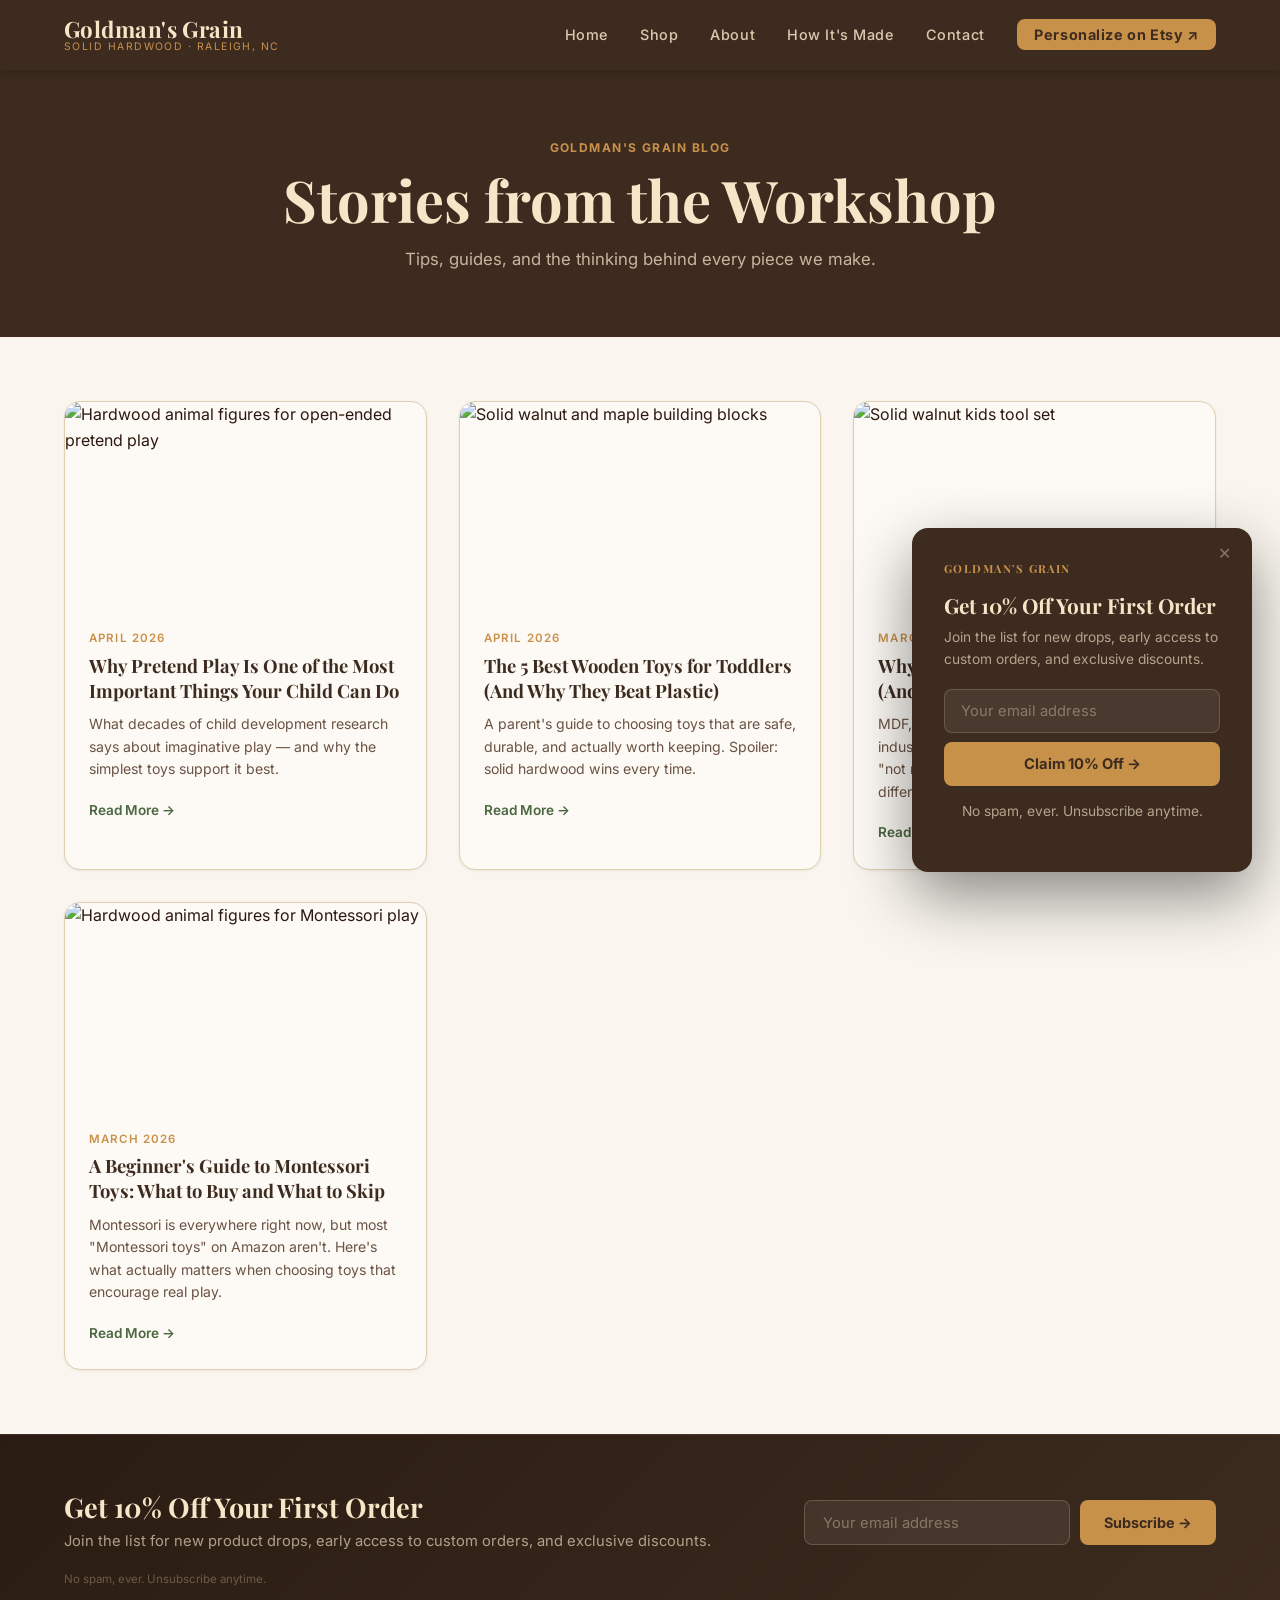
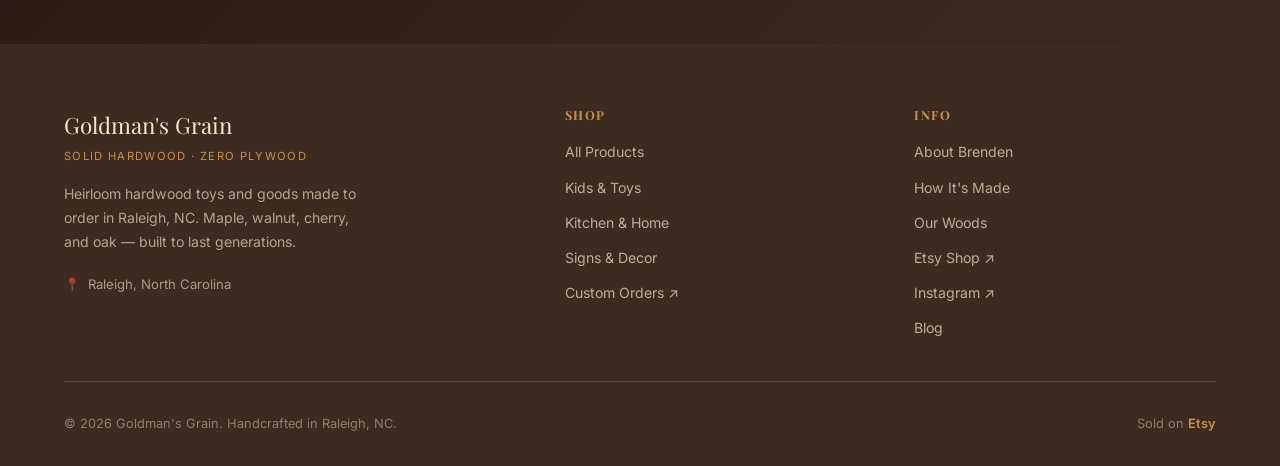
==== commit 9aaed3b5: "Add pretend play blog post and update blog index - New article: "Why Pretend Play Is One of the Most" ====
--- a/blog/index.html
+++ b/blog/index.html
@@ -124,9 +124,21 @@
     <div class="container">
       <div class="blog-grid">
 
+        <a href="pretend-play-benefits.html" class="blog-card">
+          <div class="blog-card-img">
+            <img src="https://i.etsystatic.com/64682766/r/il/916e79/7873839662/il_fullxfull.7873839662_997o.jpg" alt="Hardwood animal figures for open-ended pretend play" loading="lazy" />
+          </div>
+          <div class="blog-card-body">
+            <div class="blog-card-date">April 2026</div>
+            <h3>Why Pretend Play Is One of the Most Important Things Your Child Can Do</h3>
+            <p>What decades of child development research says about imaginative play — and why the simplest toys support it best.</p>
+            <span class="blog-card-link">Read More →</span>
+          </div>
+        </a>
+
         <a href="best-wooden-toys-for-toddlers.html" class="blog-card">
           <div class="blog-card-img">
-            <img src="https://i.etsystatic.com/64682766/r/il/39c912/7876038325/il_fullxfull.7876038325_pc74.jpg" alt="Solid walnut and maple building blocks" loading="lazy" />
+            <img src="https://i.etsystatic.com/64682766/r/il/f74ad3/7873928588/il_fullxfull.7873928588_oi6b.jpg" alt="Solid walnut and maple building blocks" loading="lazy" />
           </div>
           <div class="blog-card-body">
             <div class="blog-card-date">April 2026</div>
@@ -138,7 +150,7 @@
 
         <a href="why-solid-hardwood.html" class="blog-card">
           <div class="blog-card-img">
-            <img src="https://i.etsystatic.com/64682766/r/il/3a7581/7840054210/il_fullxfull.7840054210_au9e.jpg" alt="Solid walnut kids tool set" loading="lazy" />
+            <img src="https://i.etsystatic.com/64682766/r/il/261984/7921952717/il_fullxfull.7921952717_sid7.jpg" alt="Solid walnut kids tool set" loading="lazy" />
           </div>
           <div class="blog-card-body">
             <div class="blog-card-date">March 2026</div>
@@ -150,7 +162,7 @@
 
         <a href="montessori-toy-guide.html" class="blog-card">
           <div class="blog-card-img">
-            <img src="https://i.etsystatic.com/64682766/r/il/2b547f/7859011140/il_fullxfull.7859011140_441g.jpg" alt="Hardwood animal figures for Montessori play" loading="lazy" />
+            <img src="https://i.etsystatic.com/64682766/r/il/916e79/7873839662/il_fullxfull.7873839662_997o.jpg" alt="Hardwood animal figures for Montessori play" loading="lazy" />
           </div>
           <div class="blog-card-body">
             <div class="blog-card-date">March 2026</div>
--- a/css/style.css
+++ b/css/style.css
@@ -2000,3 +2000,24 @@
     bottom: 60px !important;
   }
 }
+
+/* ============================================
+   MOTHER'S DAY BANNER
+   ============================================ */
+.mothers-day-bar {
+  background: #f9e4ef;
+  border-bottom: 1px solid #f0c0d8;
+  text-align: center;
+  padding: .6rem 1rem;
+  font-size: .88rem;
+  color: #7a2d4e;
+}
+.mothers-day-bar p { margin: 0; }
+.mothers-day-bar strong { font-weight: 700; }
+.mothers-day-bar a {
+  color: #7a2d4e;
+  font-weight: 700;
+  text-decoration: underline;
+  margin-left: .25rem;
+}
+.mothers-day-bar a:hover { color: #4a1030; }
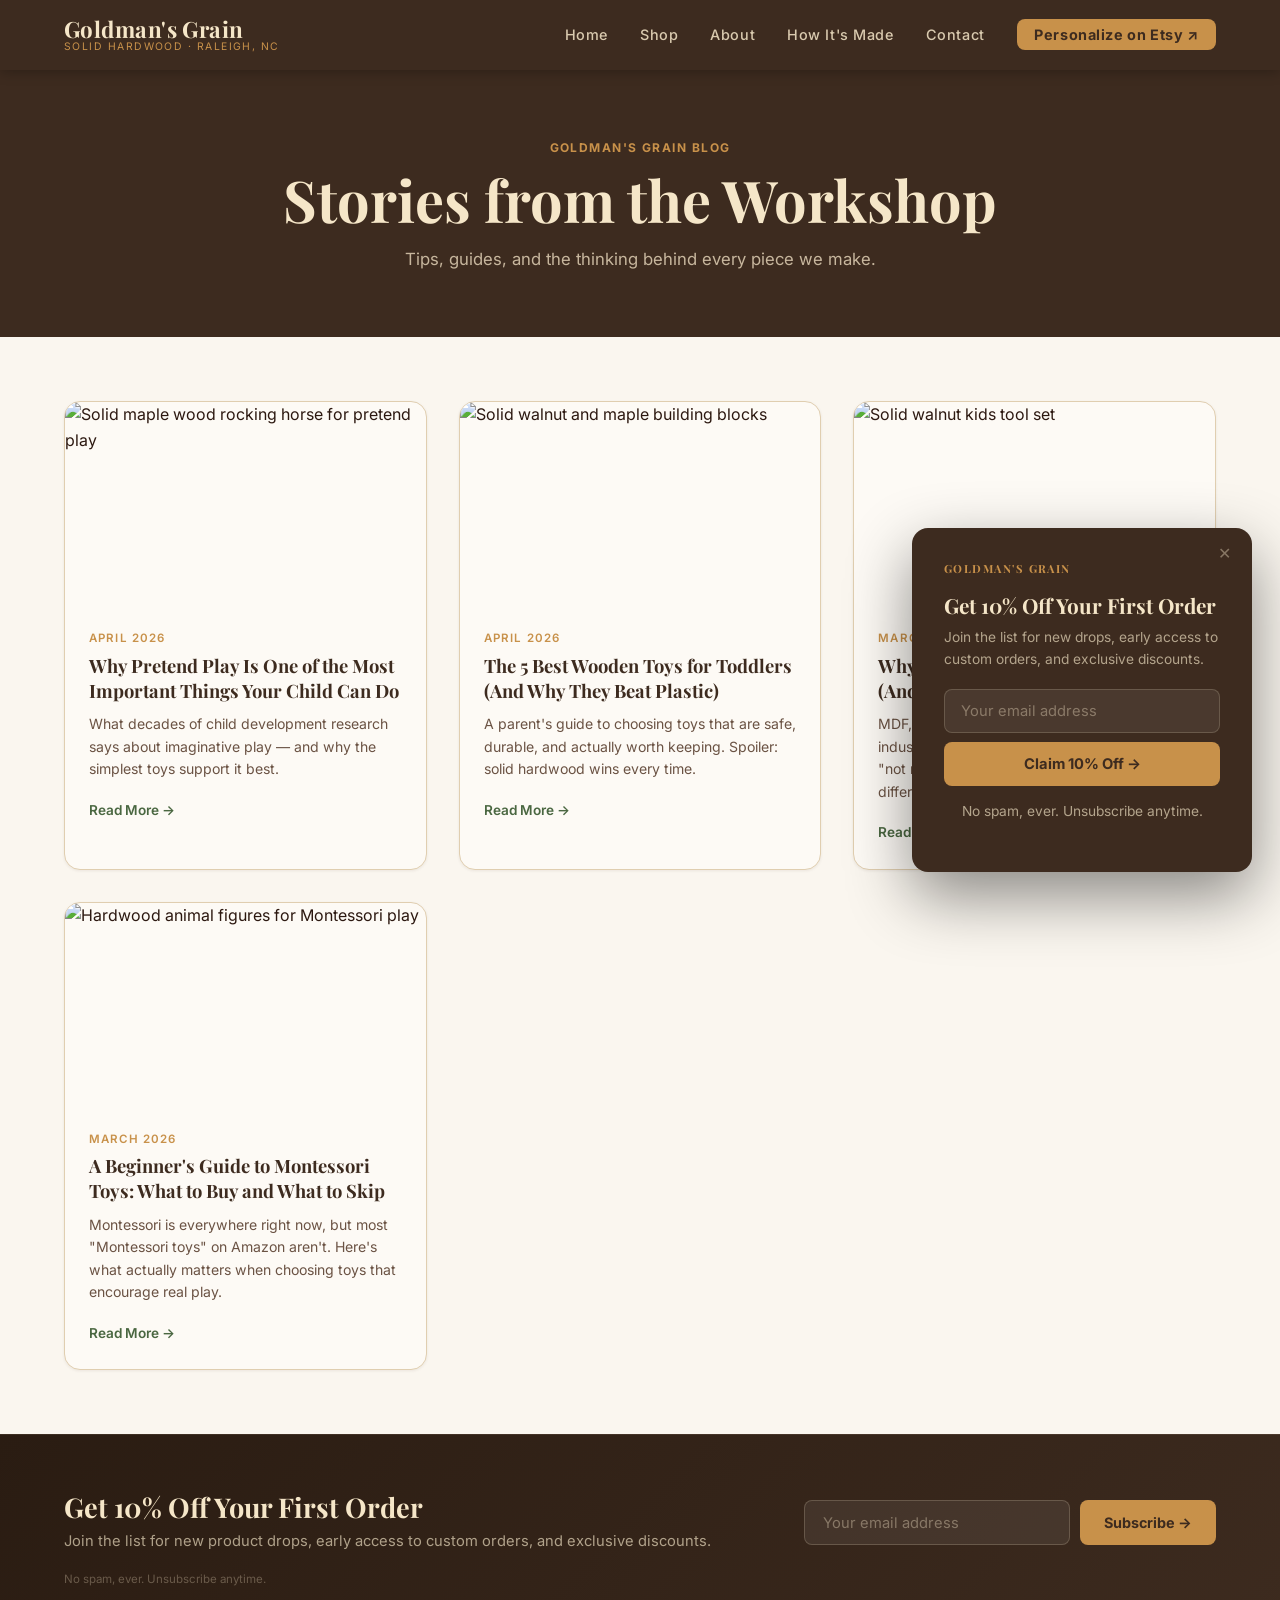
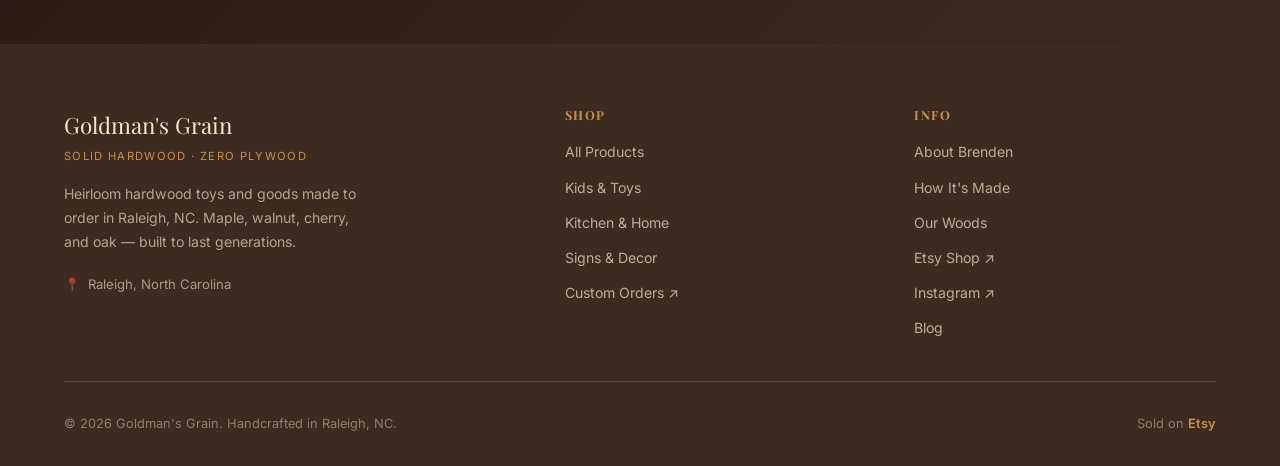
==== commit 35f283c2: "Update pretend play blog card image to rocking horse Matches the hero image used inside the post.  C" ====
--- a/blog/index.html
+++ b/blog/index.html
@@ -126,7 +126,7 @@
 
         <a href="pretend-play-benefits.html" class="blog-card">
           <div class="blog-card-img">
-            <img src="https://i.etsystatic.com/64682766/r/il/916e79/7873839662/il_fullxfull.7873839662_997o.jpg" alt="Hardwood animal figures for open-ended pretend play" loading="lazy" />
+            <img src="https://i.etsystatic.com/64682766/r/il/32a416/7861007734/il_fullxfull.7861007734_cdm0.jpg" alt="Solid maple wood rocking horse for pretend play" loading="lazy" />
           </div>
           <div class="blog-card-body">
             <div class="blog-card-date">April 2026</div>
